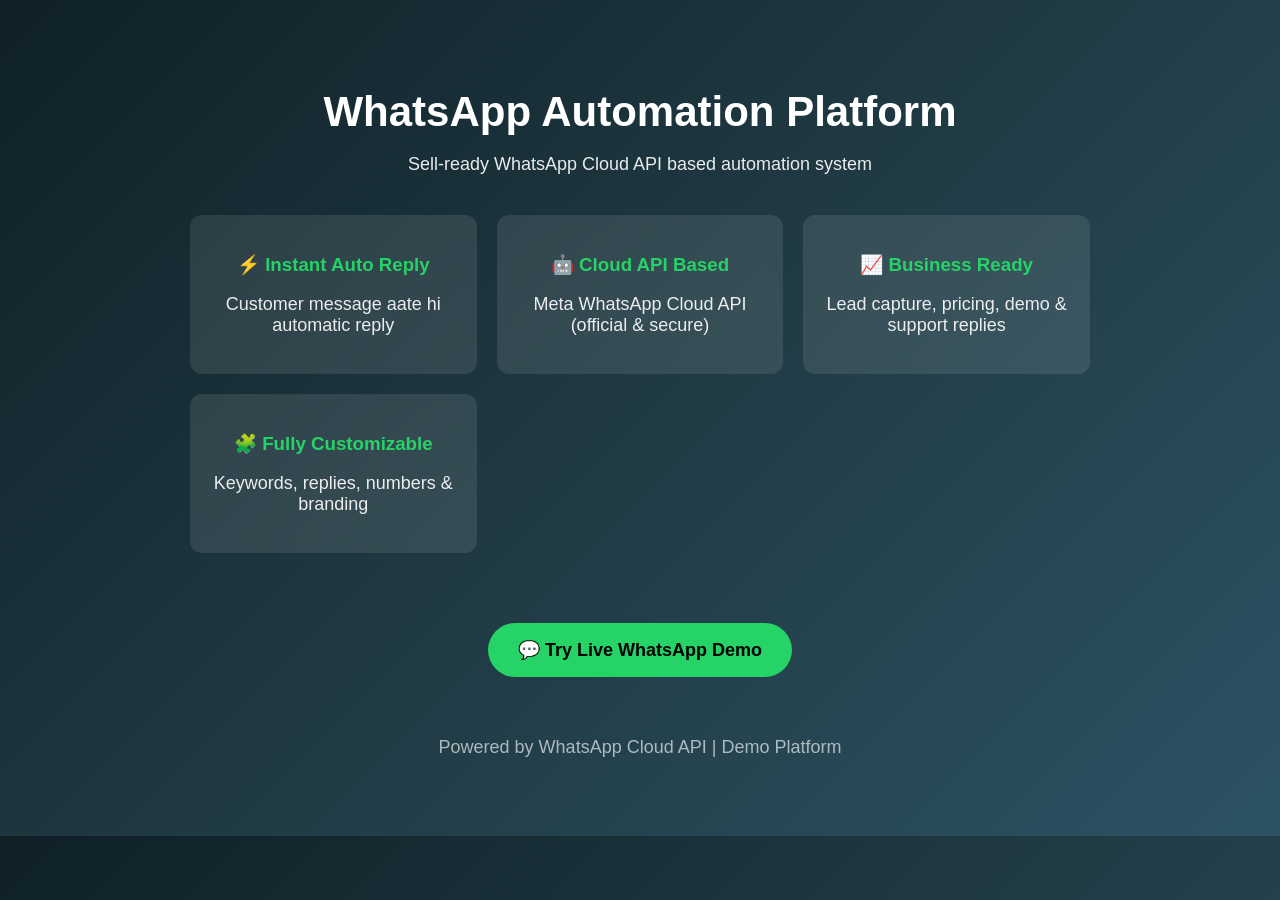
==== index.html @ d55d1be6 "Add initial HTML structure for WhatsApp platform" ====
<!DOCTYPE html>
<html lang="en">
<head>
  <meta charset="UTF-8" />
  <meta name="viewport" content="width=device-width, initial-scale=1.0"/>
  <title>WhatsApp Automation Platform</title>
  <style>
    body {
      margin: 0;
      font-family: Arial, Helvetica, sans-serif;
      background: linear-gradient(135deg, #0f2027, #203a43, #2c5364);
      color: #fff;
      text-align: center;
    }
    .container {
      max-width: 900px;
      margin: auto;
      padding: 60px 20px;
    }
    h1 {
      font-size: 42px;
      margin-bottom: 10px;
    }
    p {
      font-size: 18px;
      opacity: 0.9;
    }
    .features {
      display: grid;
      grid-template-columns: repeat(auto-fit, minmax(220px, 1fr));
      gap: 20px;
      margin: 40px 0;
    }
    .card {
      background: rgba(255,255,255,0.1);
      padding: 20px;
      border-radius: 12px;
      backdrop-filter: blur(6px);
    }
    .card h3 {
      margin-bottom: 10px;
      color: #25D366;
    }
    .btn {
      display: inline-block;
      margin-top: 30px;
      padding: 16px 30px;
      font-size: 18px;
      font-weight: bold;
      color: #000;
      background: #25D366;
      border-radius: 50px;
      text-decoration: none;
      transition: 0.3s;
    }
    .btn:hover {
      background: #1ebe5d;
      transform: scale(1.05);
    }
    footer {
      margin-top: 60px;
      font-size: 14px;
      opacity: 0.7;
    }
  </style>
</head>
<body>

  <div class="container">
    <h1>WhatsApp Automation Platform</h1>
    <p>Sell-ready WhatsApp Cloud API based automation system</p>

    <div class="features">
      <div class="card">
        <h3>⚡ Instant Auto Reply</h3>
        <p>Customer message aate hi automatic reply</p>
      </div>
      <div class="card">
        <h3>🤖 Cloud API Based</h3>
        <p>Meta WhatsApp Cloud API (official & secure)</p>
      </div>
      <div class="card">
        <h3>📈 Business Ready</h3>
        <p>Lead capture, pricing, demo & support replies</p>
      </div>
      <div class="card">
        <h3>🧩 Fully Customizable</h3>
        <p>Keywords, replies, numbers & branding</p>
      </div>
    </div>

    <a class="btn" href="https://wa.me/15551859871" target="_blank">
      💬 Try Live WhatsApp Demo
    </a>

    <footer>
      <p>Powered by WhatsApp Cloud API | Demo Platform</p>
    </footer>
  </div>

</body>
</html>
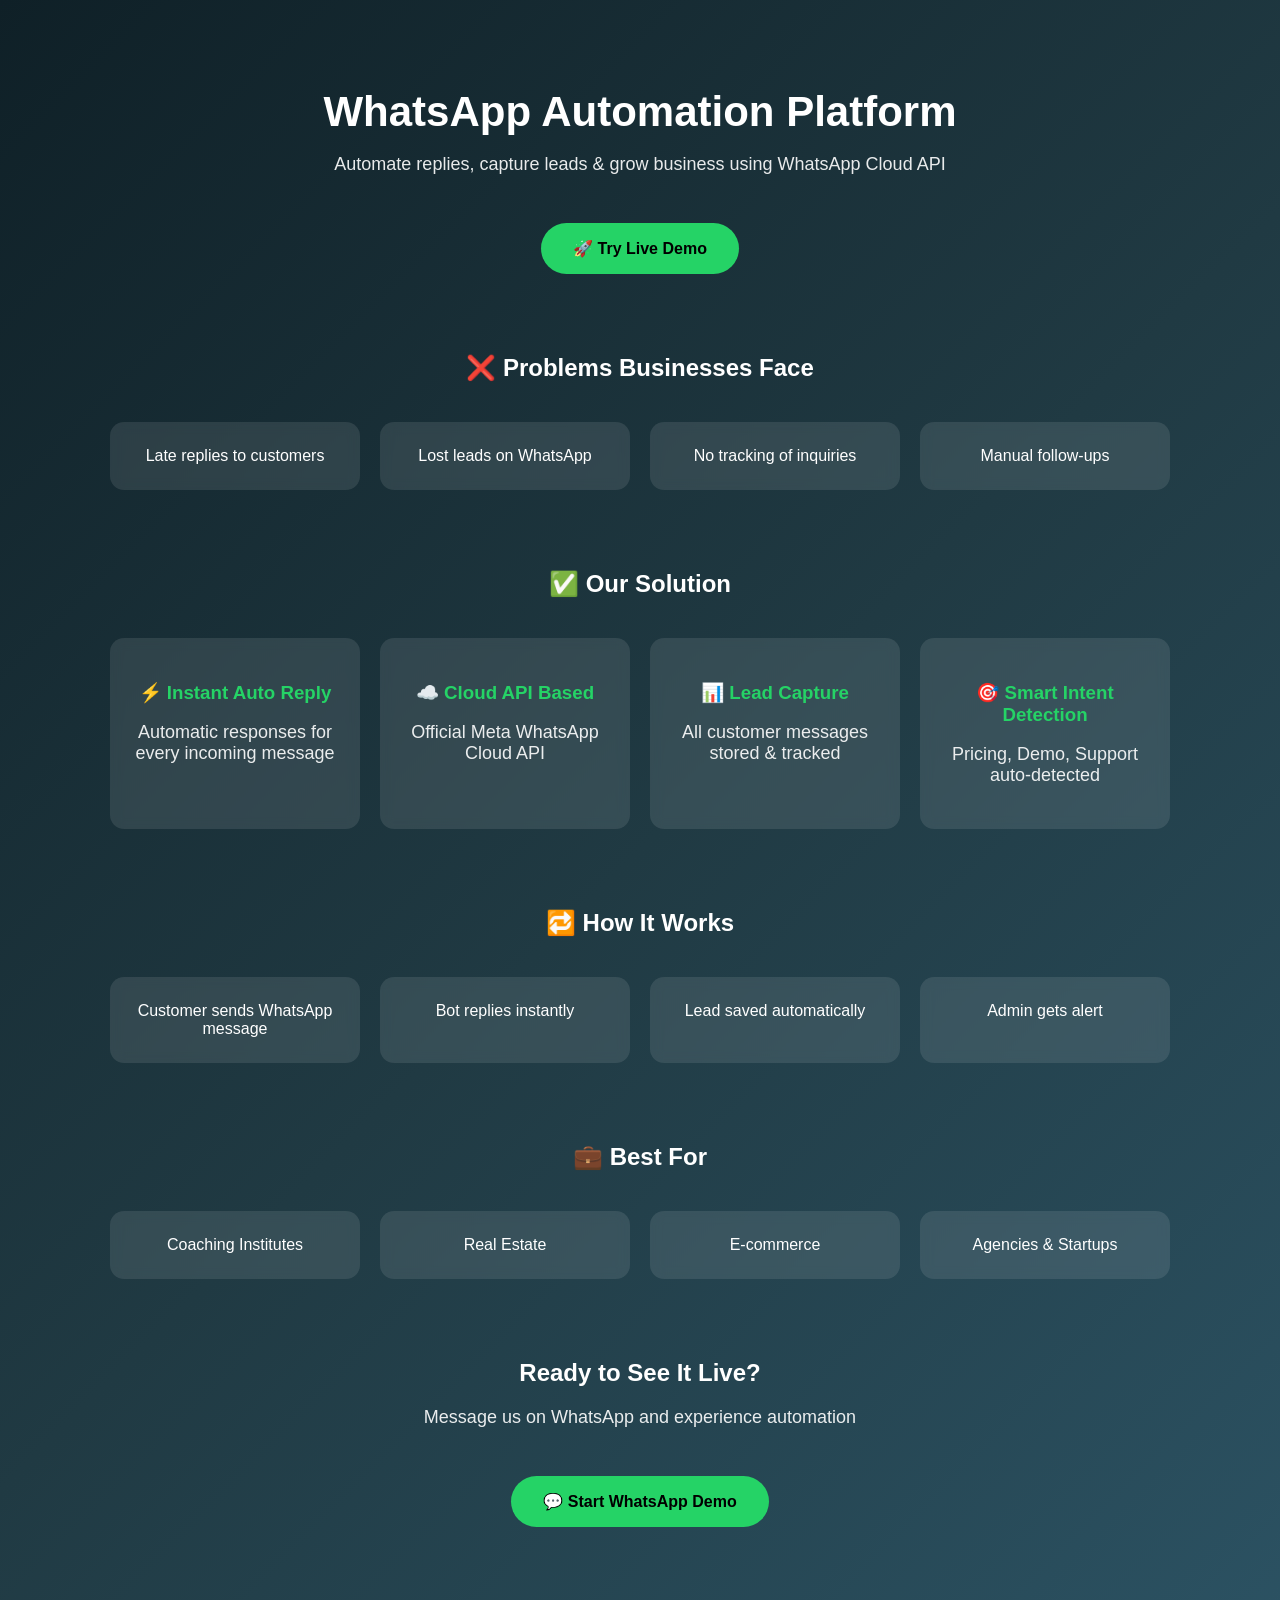
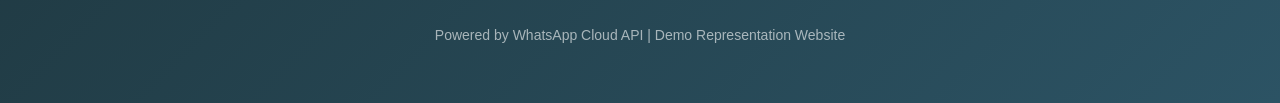
==== commit 512d3c9f: "Update index.html" ====
--- a/index.html
+++ b/index.html
@@ -4,7 +4,10 @@
   <meta charset="UTF-8" />
   <meta name="viewport" content="width=device-width, initial-scale=1.0"/>
   <title>WhatsApp Automation Platform</title>
+
   <style>
+    * { box-sizing: border-box; }
+
     body {
       margin: 0;
       font-family: Arial, Helvetica, sans-serif;
@@ -12,89 +15,148 @@
       color: #fff;
       text-align: center;
     }
+
     .container {
-      max-width: 900px;
+      max-width: 1100px;
       margin: auto;
       padding: 60px 20px;
     }
+
     h1 {
       font-size: 42px;
       margin-bottom: 10px;
     }
+
     p {
       font-size: 18px;
       opacity: 0.9;
     }
-    .features {
-      display: grid;
-      grid-template-columns: repeat(auto-fit, minmax(220px, 1fr));
-      gap: 20px;
-      margin: 40px 0;
-    }
-    .card {
-      background: rgba(255,255,255,0.1);
-      padding: 20px;
-      border-radius: 12px;
-      backdrop-filter: blur(6px);
-    }
-    .card h3 {
-      margin-bottom: 10px;
-      color: #25D366;
-    }
+
     .btn {
       display: inline-block;
       margin-top: 30px;
-      padding: 16px 30px;
-      font-size: 18px;
+      padding: 16px 32px;
+      background: #25D366;
+      color: #000;
       font-weight: bold;
-      color: #000;
-      background: #25D366;
       border-radius: 50px;
       text-decoration: none;
       transition: 0.3s;
     }
+
     .btn:hover {
+      transform: scale(1.05);
       background: #1ebe5d;
-      transform: scale(1.05);
     }
+
+    .section {
+      margin-top: 80px;
+    }
+
+    .cards {
+      display: grid;
+      grid-template-columns: repeat(auto-fit, minmax(240px, 1fr));
+      gap: 20px;
+      margin-top: 40px;
+    }
+
+    .card {
+      background: rgba(255,255,255,0.1);
+      padding: 25px;
+      border-radius: 14px;
+      backdrop-filter: blur(6px);
+    }
+
+    .card h3 {
+      color: #25D366;
+      margin-bottom: 10px;
+    }
+
     footer {
-      margin-top: 60px;
+      margin-top: 100px;
       font-size: 14px;
-      opacity: 0.7;
+      opacity: 0.6;
     }
   </style>
 </head>
 <body>
 
   <div class="container">
+    <!-- HERO -->
     <h1>WhatsApp Automation Platform</h1>
-    <p>Sell-ready WhatsApp Cloud API based automation system</p>
+    <p>Automate replies, capture leads & grow business using WhatsApp Cloud API</p>
 
-    <div class="features">
-      <div class="card">
-        <h3>⚡ Instant Auto Reply</h3>
-        <p>Customer message aate hi automatic reply</p>
-      </div>
-      <div class="card">
-        <h3>🤖 Cloud API Based</h3>
-        <p>Meta WhatsApp Cloud API (official & secure)</p>
-      </div>
-      <div class="card">
-        <h3>📈 Business Ready</h3>
-        <p>Lead capture, pricing, demo & support replies</p>
-      </div>
-      <div class="card">
-        <h3>🧩 Fully Customizable</h3>
-        <p>Keywords, replies, numbers & branding</p>
+    <a class="btn" href="https://wa.me/15551859871" target="_blank">
+      🚀 Try Live Demo
+    </a>
+
+    <!-- PROBLEM -->
+    <div class="section">
+      <h2>❌ Problems Businesses Face</h2>
+      <div class="cards">
+        <div class="card">Late replies to customers</div>
+        <div class="card">Lost leads on WhatsApp</div>
+        <div class="card">No tracking of inquiries</div>
+        <div class="card">Manual follow-ups</div>
       </div>
     </div>
 
-    <a class="btn" href="https://wa.me/15551859871" target="_blank">
-      💬 Try Live WhatsApp Demo
-    </a>
+    <!-- FEATURES -->
+    <div class="section">
+      <h2>✅ Our Solution</h2>
+      <div class="cards">
+        <div class="card">
+          <h3>⚡ Instant Auto Reply</h3>
+          <p>Automatic responses for every incoming message</p>
+        </div>
+        <div class="card">
+          <h3>☁️ Cloud API Based</h3>
+          <p>Official Meta WhatsApp Cloud API</p>
+        </div>
+        <div class="card">
+          <h3>📊 Lead Capture</h3>
+          <p>All customer messages stored & tracked</p>
+        </div>
+        <div class="card">
+          <h3>🎯 Smart Intent Detection</h3>
+          <p>Pricing, Demo, Support auto-detected</p>
+        </div>
+      </div>
+    </div>
+
+    <!-- HOW IT WORKS -->
+    <div class="section">
+      <h2>🔁 How It Works</h2>
+      <div class="cards">
+        <div class="card">Customer sends WhatsApp message</div>
+        <div class="card">Bot replies instantly</div>
+        <div class="card">Lead saved automatically</div>
+        <div class="card">Admin gets alert</div>
+      </div>
+    </div>
+
+    <!-- USE CASES -->
+    <div class="section">
+      <h2>💼 Best For</h2>
+      <div class="cards">
+        <div class="card">Coaching Institutes</div>
+        <div class="card">Real Estate</div>
+        <div class="card">E-commerce</div>
+        <div class="card">Agencies & Startups</div>
+      </div>
+    </div>
+
+    <!-- CTA -->
+    <div class="section">
+      <h2>Ready to See It Live?</h2>
+      <p>Message us on WhatsApp and experience automation</p>
+      <a class="btn" href="https://wa.me/15551859871" target="_blank">
+        💬 Start WhatsApp Demo
+      </a>
+    </div>
 
     <footer>
-      <p>Powered by WhatsApp Cloud API | Demo Platform</p>
+      Powered by WhatsApp Cloud API | Demo Representation Website
     </footer>
   </div>
 
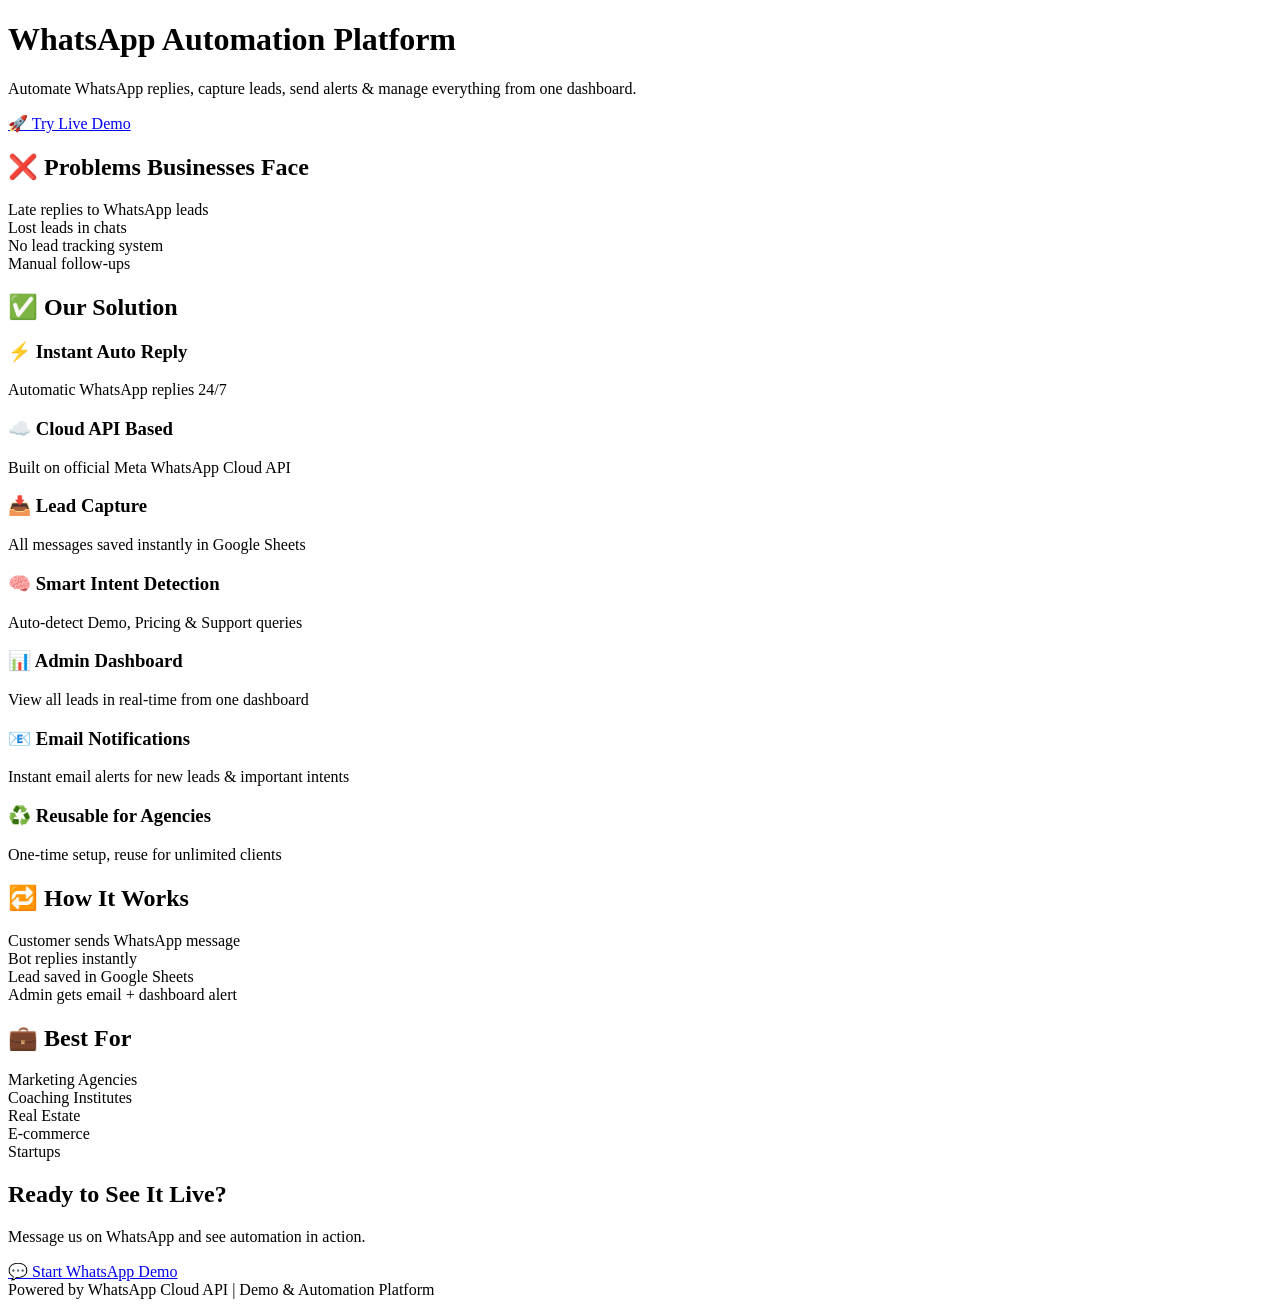
==== commit c89a832d: "Refactor index.html to improve structure and styling Removed inline styles and added external styles" ====
--- a/index.html
+++ b/index.html
@@ -4,161 +4,111 @@
   <meta charset="UTF-8" />
   <meta name="viewport" content="width=device-width, initial-scale=1.0"/>
   <title>WhatsApp Automation Platform</title>
-
-  <style>
-    * { box-sizing: border-box; }
-
-    body {
-      margin: 0;
-      font-family: Arial, Helvetica, sans-serif;
-      background: linear-gradient(135deg, #0f2027, #203a43, #2c5364);
-      color: #fff;
-      text-align: center;
-    }
-
-    .container {
-      max-width: 1100px;
-      margin: auto;
-      padding: 60px 20px;
-    }
-
-    h1 {
-      font-size: 42px;
-      margin-bottom: 10px;
-    }
-
-    p {
-      font-size: 18px;
-      opacity: 0.9;
-    }
-
-    .btn {
-      display: inline-block;
-      margin-top: 30px;
-      padding: 16px 32px;
-      background: #25D366;
-      color: #000;
-      font-weight: bold;
-      border-radius: 50px;
-      text-decoration: none;
-      transition: 0.3s;
-    }
-
-    .btn:hover {
-      transform: scale(1.05);
-      background: #1ebe5d;
-    }
-
-    .section {
-      margin-top: 80px;
-    }
-
-    .cards {
-      display: grid;
-      grid-template-columns: repeat(auto-fit, minmax(240px, 1fr));
-      gap: 20px;
-      margin-top: 40px;
-    }
-
-    .card {
-      background: rgba(255,255,255,0.1);
-      padding: 25px;
-      border-radius: 14px;
-      backdrop-filter: blur(6px);
-    }
-
-    .card h3 {
-      color: #25D366;
-      margin-bottom: 10px;
-    }
-
-    footer {
-      margin-top: 100px;
-      font-size: 14px;
-      opacity: 0.6;
-    }
-  </style>
+  <link rel="stylesheet" href="style.css">
 </head>
 <body>
 
-  <div class="container">
-    <!-- HERO -->
-    <h1>WhatsApp Automation Platform</h1>
-    <p>Automate replies, capture leads & grow business using WhatsApp Cloud API</p>
+<div class="container">
 
-    <a class="btn" href="https://wa.me/15551859871" target="_blank">
-      🚀 Try Live Demo
-    </a>
+  <!-- HERO -->
+  <h1>WhatsApp Automation Platform</h1>
+  <p class="subtitle">
+    Automate WhatsApp replies, capture leads, send alerts & manage everything from one dashboard.
+  </p>
 
-    <!-- PROBLEM -->
-    <div class="section">
-      <h2>❌ Problems Businesses Face</h2>
-      <div class="cards">
-        <div class="card">Late replies to customers</div>
-        <div class="card">Lost leads on WhatsApp</div>
-        <div class="card">No tracking of inquiries</div>
-        <div class="card">Manual follow-ups</div>
+  <a class="btn" href="https://wa.me/15551859871" target="_blank">
+    🚀 Try Live Demo
+  </a>
+
+  <!-- PROBLEMS -->
+  <div class="section">
+    <h2>❌ Problems Businesses Face</h2>
+    <div class="cards">
+      <div class="card">Late replies to WhatsApp leads</div>
+      <div class="card">Lost leads in chats</div>
+      <div class="card">No lead tracking system</div>
+      <div class="card">Manual follow-ups</div>
+    </div>
+  </div>
+
+  <!-- SOLUTION -->
+  <div class="section">
+    <h2>✅ Our Solution</h2>
+    <div class="cards">
+      <div class="card">
+        <h3>⚡ Instant Auto Reply</h3>
+        <p>Automatic WhatsApp replies 24/7</p>
+      </div>
+
+      <div class="card">
+        <h3>☁️ Cloud API Based</h3>
+        <p>Built on official Meta WhatsApp Cloud API</p>
+      </div>
+
+      <div class="card">
+        <h3>📥 Lead Capture</h3>
+        <p>All messages saved instantly in Google Sheets</p>
+      </div>
+
+      <div class="card">
+        <h3>🧠 Smart Intent Detection</h3>
+        <p>Auto-detect Demo, Pricing & Support queries</p>
+      </div>
+
+      <div class="card">
+        <h3>📊 Admin Dashboard</h3>
+        <p>View all leads in real-time from one dashboard</p>
+      </div>
+
+      <div class="card">
+        <h3>📧 Email Notifications</h3>
+        <p>Instant email alerts for new leads & important intents</p>
+      </div>
+
+      <div class="card">
+        <h3>♻️ Reusable for Agencies</h3>
+        <p>One-time setup, reuse for unlimited clients</p>
       </div>
     </div>
+  </div>
 
-    <!-- FEATURES -->
-    <div class="section">
-      <h2>✅ Our Solution</h2>
-      <div class="cards">
-        <div class="card">
-          <h3>⚡ Instant Auto Reply</h3>
-          <p>Automatic responses for every incoming message</p>
-        </div>
-        <div class="card">
-          <h3>☁️ Cloud API Based</h3>
-          <p>Official Meta WhatsApp Cloud API</p>
-        </div>
-        <div class="card">
-          <h3>📊 Lead Capture</h3>
-          <p>All customer messages stored & tracked</p>
-        </div>
-        <div class="card">
-          <h3>🎯 Smart Intent Detection</h3>
-          <p>Pricing, Demo, Support auto-detected</p>
-        </div>
-      </div>
+  <!-- HOW IT WORKS -->
+  <div class="section">
+    <h2>🔁 How It Works</h2>
+    <div class="cards">
+      <div class="card">Customer sends WhatsApp message</div>
+      <div class="card">Bot replies instantly</div>
+      <div class="card">Lead saved in Google Sheets</div>
+      <div class="card">Admin gets email + dashboard alert</div>
     </div>
+  </div>
 
-    <!-- HOW IT WORKS -->
-    <div class="section">
-      <h2>🔁 How It Works</h2>
-      <div class="cards">
-        <div class="card">Customer sends WhatsApp message</div>
-        <div class="card">Bot replies instantly</div>
-        <div class="card">Lead saved automatically</div>
-        <div class="card">Admin gets alert</div>
-      </div>
+  <!-- BEST FOR -->
+  <div class="section">
+    <h2>💼 Best For</h2>
+    <div class="cards">
+      <div class="card">Marketing Agencies</div>
+      <div class="card">Coaching Institutes</div>
+      <div class="card">Real Estate</div>
+      <div class="card">E-commerce</div>
+      <div class="card">Startups</div>
     </div>
+  </div>
 
-    <!-- USE CASES -->
-    <div class="section">
-      <h2>💼 Best For</h2>
-      <div class="cards">
-        <div class="card">Coaching Institutes</div>
-        <div class="card">Real Estate</div>
-        <div class="card">E-commerce</div>
-        <div class="card">Agencies & Startups</div>
-      </div>
-    </div>
+  <!-- CTA -->
+  <div class="section">
+    <h2>Ready to See It Live?</h2>
+    <p>Message us on WhatsApp and see automation in action.</p>
+    <a class="btn" href="https://wa.me/15551859871" target="_blank">
+      💬 Start WhatsApp Demo
+    </a>
+  </div>
 
-    <!-- CTA -->
-    <div class="section">
-      <h2>Ready to See It Live?</h2>
-      <p>Message us on WhatsApp and experience automation</p>
-      <a class="btn" href="https://wa.me/15551859871" target="_blank">
-        💬 Start WhatsApp Demo
-      </a>
-    </div>
+  <footer>
+    Powered by WhatsApp Cloud API | Demo & Automation Platform
+  </footer>
 
-    <footer>
-      Powered by WhatsApp Cloud API | Demo Representation Website
-    </footer>
-  </div>
+</div>
 
 </body>
 </html>
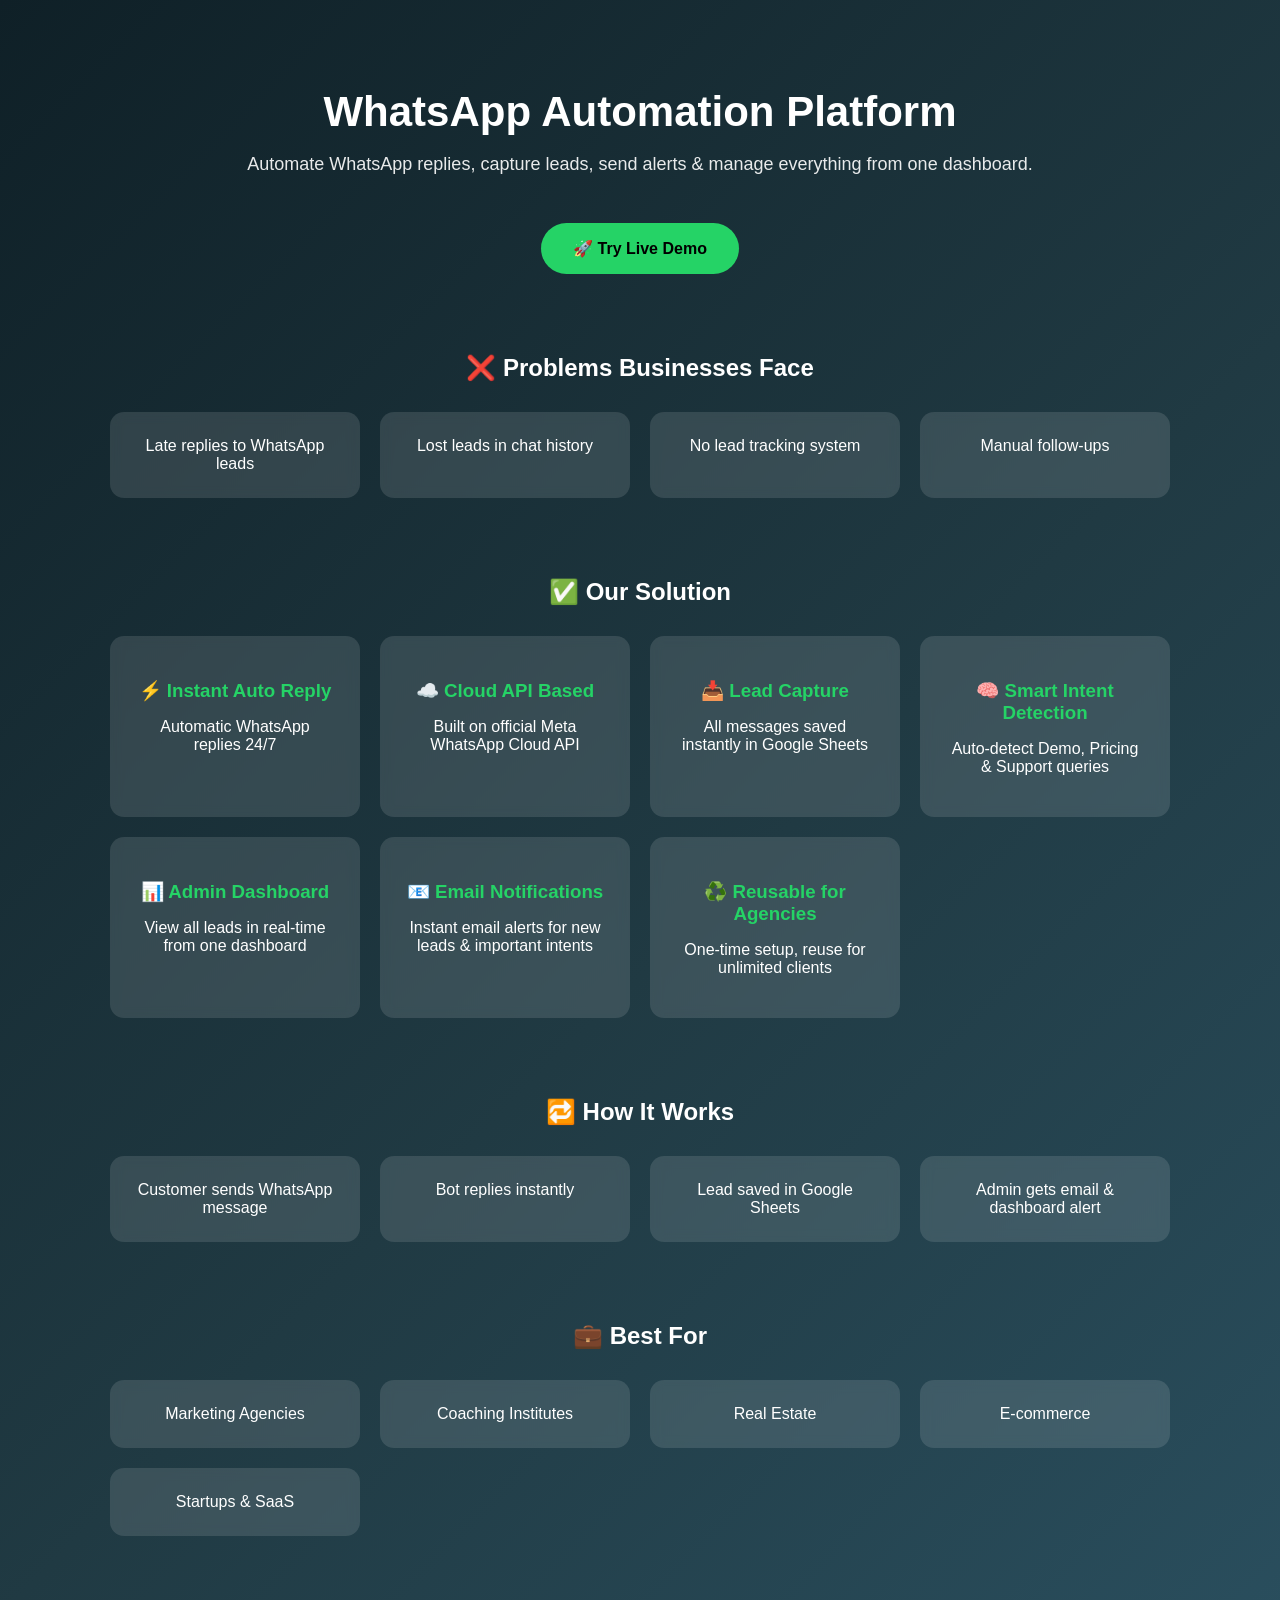
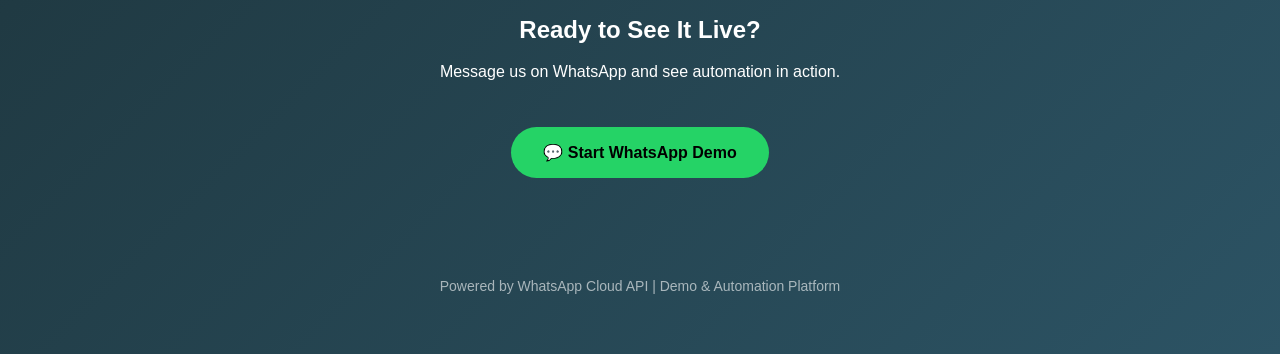
==== commit aa31138e: "Refactor HTML structure and improve formatting" ====
--- a/index.html
+++ b/index.html
@@ -2,113 +2,118 @@
 <html lang="en">
 <head>
   <meta charset="UTF-8" />
-  <meta name="viewport" content="width=device-width, initial-scale=1.0"/>
+  <meta name="viewport" content="width=device-width, initial-scale=1.0" />
   <title>WhatsApp Automation Platform</title>
+
+  <!-- Google Font -->
+  <link href="https://fonts.googleapis.com/css2?family=Inter:wght@400;600;700&display=swap" rel="stylesheet">
+
   <link rel="stylesheet" href="style.css">
 </head>
 <body>
 
-<div class="container">
+  <div class="container">
 
-  <!-- HERO -->
-  <h1>WhatsApp Automation Platform</h1>
-  <p class="subtitle">
-    Automate WhatsApp replies, capture leads, send alerts & manage everything from one dashboard.
-  </p>
+    <!-- HERO -->
+    <h1>WhatsApp Automation Platform</h1>
+    <p class="subtitle">
+      Automate WhatsApp replies, capture leads, send alerts & manage everything from one dashboard.
+    </p>
 
-  <a class="btn" href="https://wa.me/15551859871" target="_blank">
-    🚀 Try Live Demo
-  </a>
+    <a class="btn" href="https://wa.me/15551859871" target="_blank">
+      🚀 Try Live Demo
+    </a>
 
-  <!-- PROBLEMS -->
-  <div class="section">
-    <h2>❌ Problems Businesses Face</h2>
-    <div class="cards">
-      <div class="card">Late replies to WhatsApp leads</div>
-      <div class="card">Lost leads in chats</div>
-      <div class="card">No lead tracking system</div>
-      <div class="card">Manual follow-ups</div>
-    </div>
-  </div>
-
-  <!-- SOLUTION -->
-  <div class="section">
-    <h2>✅ Our Solution</h2>
-    <div class="cards">
-      <div class="card">
-        <h3>⚡ Instant Auto Reply</h3>
-        <p>Automatic WhatsApp replies 24/7</p>
-      </div>
-
-      <div class="card">
-        <h3>☁️ Cloud API Based</h3>
-        <p>Built on official Meta WhatsApp Cloud API</p>
-      </div>
-
-      <div class="card">
-        <h3>📥 Lead Capture</h3>
-        <p>All messages saved instantly in Google Sheets</p>
-      </div>
-
-      <div class="card">
-        <h3>🧠 Smart Intent Detection</h3>
-        <p>Auto-detect Demo, Pricing & Support queries</p>
-      </div>
-
-      <div class="card">
-        <h3>📊 Admin Dashboard</h3>
-        <p>View all leads in real-time from one dashboard</p>
-      </div>
-
-      <div class="card">
-        <h3>📧 Email Notifications</h3>
-        <p>Instant email alerts for new leads & important intents</p>
-      </div>
-
-      <div class="card">
-        <h3>♻️ Reusable for Agencies</h3>
-        <p>One-time setup, reuse for unlimited clients</p>
+    <!-- PROBLEMS -->
+    <div class="section">
+      <h2>❌ Problems Businesses Face</h2>
+      <div class="cards">
+        <div class="card">Late replies to WhatsApp leads</div>
+        <div class="card">Lost leads in chat history</div>
+        <div class="card">No lead tracking system</div>
+        <div class="card">Manual follow-ups</div>
       </div>
     </div>
+
+    <!-- SOLUTION -->
+    <div class="section">
+      <h2>✅ Our Solution</h2>
+      <div class="cards">
+        <div class="card">
+          <h3>⚡ Instant Auto Reply</h3>
+          <p>Automatic WhatsApp replies 24/7</p>
+        </div>
+
+        <div class="card">
+          <h3>☁️ Cloud API Based</h3>
+          <p>Built on official Meta WhatsApp Cloud API</p>
+        </div>
+
+        <div class="card">
+          <h3>📥 Lead Capture</h3>
+          <p>All messages saved instantly in Google Sheets</p>
+        </div>
+
+        <div class="card">
+          <h3>🧠 Smart Intent Detection</h3>
+          <p>Auto-detect Demo, Pricing & Support queries</p>
+        </div>
+
+        <div class="card">
+          <h3>📊 Admin Dashboard</h3>
+          <p>View all leads in real-time from one dashboard</p>
+        </div>
+
+        <div class="card">
+          <h3>📧 Email Notifications</h3>
+          <p>Instant email alerts for new leads & important intents</p>
+        </div>
+
+        <div class="card">
+          <h3>♻️ Reusable for Agencies</h3>
+          <p>One-time setup, reuse for unlimited clients</p>
+        </div>
+      </div>
+    </div>
+
+    <!-- HOW IT WORKS -->
+    <div class="section">
+      <h2>🔁 How It Works</h2>
+      <div class="cards">
+        <div class="card">Customer sends WhatsApp message</div>
+        <div class="card">Bot replies instantly</div>
+        <div class="card">Lead saved in Google Sheets</div>
+        <div class="card">Admin gets email & dashboard alert</div>
+      </div>
+    </div>
+
+    <!-- BEST FOR -->
+    <div class="section">
+      <h2>💼 Best For</h2>
+      <div class="cards">
+        <div class="card">Marketing Agencies</div>
+        <div class="card">Coaching Institutes</div>
+        <div class="card">Real Estate</div>
+        <div class="card">E-commerce</div>
+        <div class="card">Startups & SaaS</div>
+      </div>
+    </div>
+
+    <!-- CTA -->
+    <div class="section">
+      <h2>Ready to See It Live?</h2>
+      <p>Message us on WhatsApp and see automation in action.</p>
+
+      <a class="btn" href="https://wa.me/15551859871" target="_blank">
+        💬 Start WhatsApp Demo
+      </a>
+    </div>
+
+    <footer>
+      Powered by WhatsApp Cloud API | Demo & Automation Platform
+    </footer>
+
   </div>
-
-  <!-- HOW IT WORKS -->
-  <div class="section">
-    <h2>🔁 How It Works</h2>
-    <div class="cards">
-      <div class="card">Customer sends WhatsApp message</div>
-      <div class="card">Bot replies instantly</div>
-      <div class="card">Lead saved in Google Sheets</div>
-      <div class="card">Admin gets email + dashboard alert</div>
-    </div>
-  </div>
-
-  <!-- BEST FOR -->
-  <div class="section">
-    <h2>💼 Best For</h2>
-    <div class="cards">
-      <div class="card">Marketing Agencies</div>
-      <div class="card">Coaching Institutes</div>
-      <div class="card">Real Estate</div>
-      <div class="card">E-commerce</div>
-      <div class="card">Startups</div>
-    </div>
-  </div>
-
-  <!-- CTA -->
-  <div class="section">
-    <h2>Ready to See It Live?</h2>
-    <p>Message us on WhatsApp and see automation in action.</p>
-    <a class="btn" href="https://wa.me/15551859871" target="_blank">
-      💬 Start WhatsApp Demo
-    </a>
-  </div>
-
-  <footer>
-    Powered by WhatsApp Cloud API | Demo & Automation Platform
-  </footer>
-
-</div>
 
 </body>
 </html>
--- a/style.css
+++ b/style.css
@@ -0,0 +1,73 @@
+* {
+  box-sizing: border-box;
+}
+
+body {
+  margin: 0;
+  font-family: Arial, Helvetica, sans-serif;
+  background: linear-gradient(135deg, #0f2027, #203a43, #2c5364);
+  color: #ffffff;
+  text-align: center;
+}
+
+.container {
+  max-width: 1100px;
+  margin: auto;
+  padding: 60px 20px;
+}
+
+h1 {
+  font-size: 42px;
+  margin-bottom: 10px;
+}
+
+.subtitle {
+  font-size: 18px;
+  opacity: 0.9;
+}
+
+.section {
+  margin-top: 80px;
+}
+
+.cards {
+  display: grid;
+  grid-template-columns: repeat(auto-fit, minmax(240px, 1fr));
+  gap: 20px;
+  margin-top: 30px;
+}
+
+.card {
+  background: rgba(255, 255, 255, 0.12);
+  padding: 25px;
+  border-radius: 14px;
+  backdrop-filter: blur(6px);
+}
+
+.card h3 {
+  color: #25D366;
+  margin-bottom: 10px;
+}
+
+.btn {
+  display: inline-block;
+  margin-top: 30px;
+  padding: 16px 32px;
+  background: #25D366;
+  color: #000;
+  font-weight: bold;
+  border-radius: 50px;
+  text-decoration: none;
+  transition: 0.3s;
+}
+
+.btn:hover {
+  transform: scale(1.05);
+  background: #1ebe5d;
+}
+
+footer {
+  margin-top: 100px;
+  font-size: 14px;
+  opacity: 0.6;
+}
